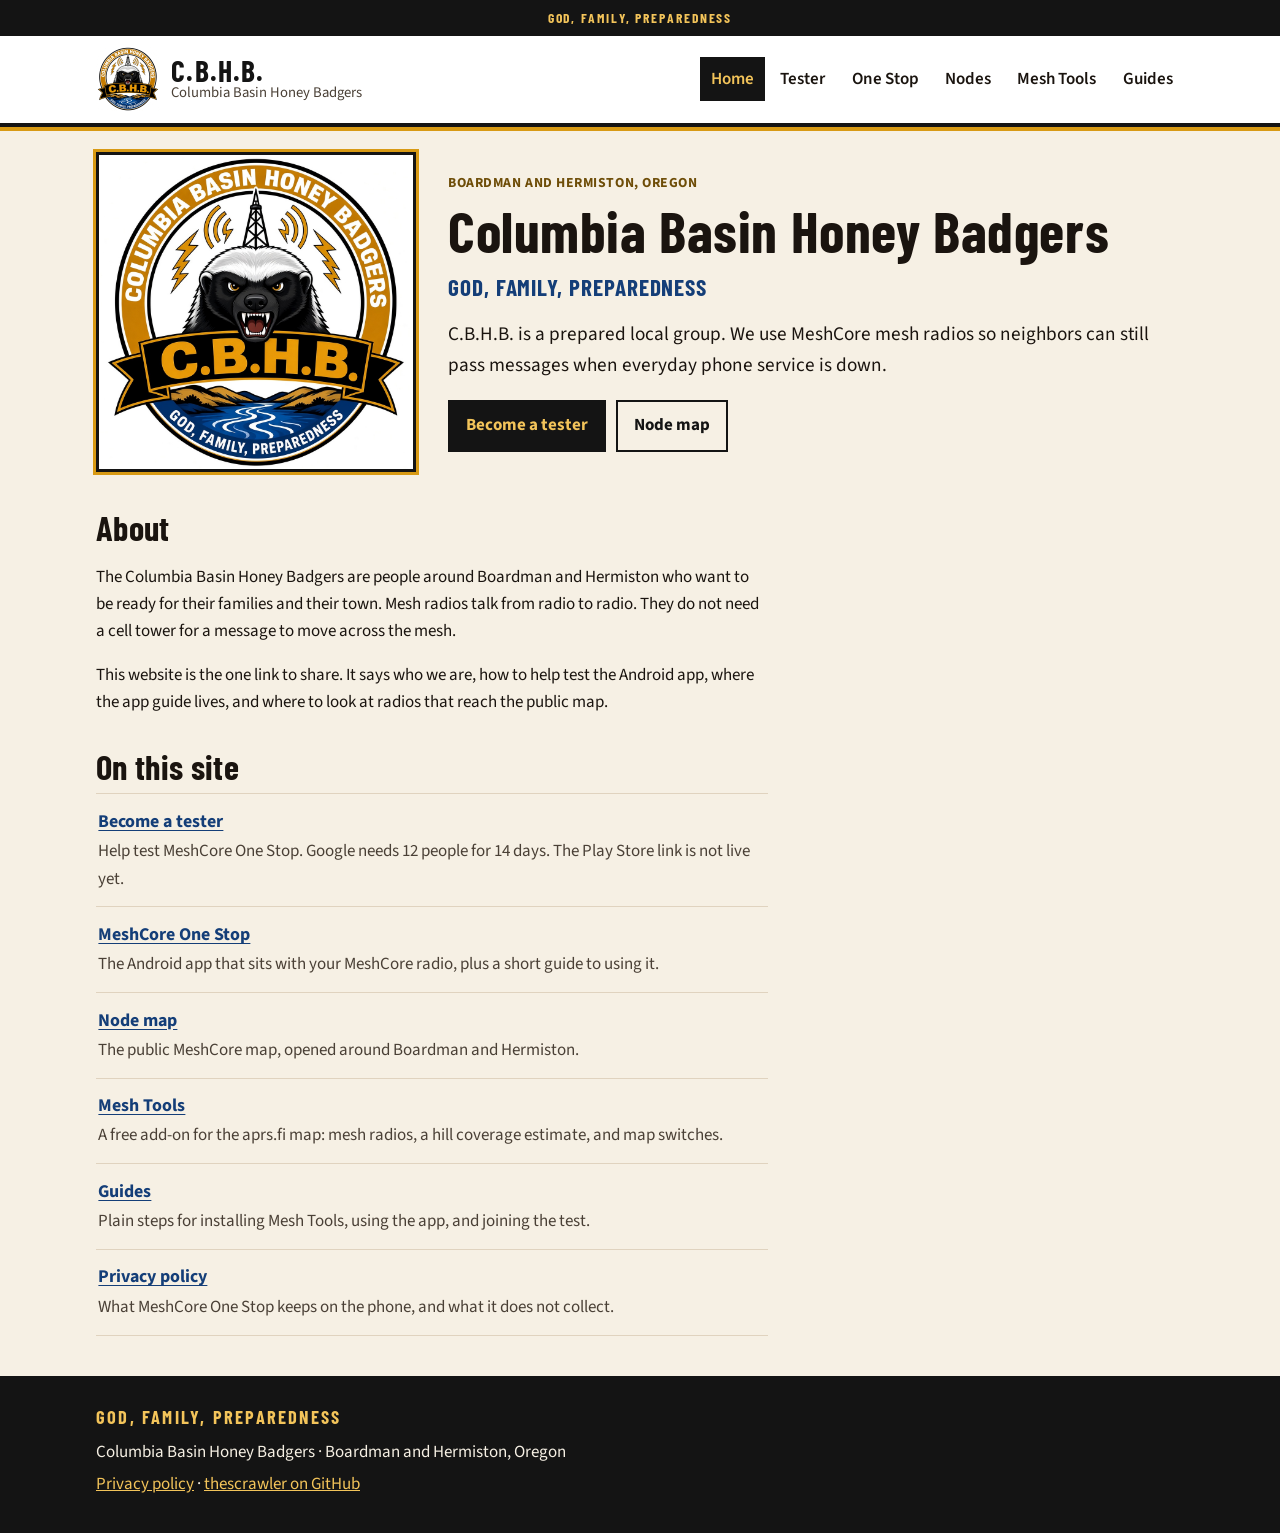
==== index.html @ 163ae531 "Add the Columbia Basin Honey Badgers public site. Co-authored-by: Joey Powell <thescrawler@gmail.com" ====
<!DOCTYPE html>
<html lang="en">
<head>
  <meta charset="utf-8">
  <meta name="viewport" content="width=device-width, initial-scale=1">
  <title>Columbia Basin Honey Badgers (C.B.H.B.)</title>
  <meta name="description" content="C.B.H.B., the Columbia Basin Honey Badgers, is a prepared local group around Boardman and Hermiston, Oregon. We use MeshCore mesh radios.">
  <meta name="theme-color" content="#141414">
  <link rel="icon" href="assets/favicon-32.png" type="image/png" sizes="32x32">
  <link rel="apple-touch-icon" href="assets/apple-touch-icon.png">
  <link rel="stylesheet" href="css/site.css">
</head>
<body>
  <a class="skip" href="#content">Skip to content</a>
  <header class="site-header">
    <p class="motto-bar">God, Family, Preparedness</p>
    <div class="wrap header-row">
      <a class="brand" href="index.html">
        <img src="assets/cbhb-logo.jpg" width="64" height="64" alt="">
        <span class="brand-text">
          <span class="brand-name">C.B.H.B.</span>
          <span class="brand-full">Columbia Basin Honey Badgers</span>
        </span>
      </a>
      <nav class="nav" aria-label="Pages">
        <a href="index.html" aria-current="page">Home</a>
        <a href="become-a-tester.html">Tester</a>
        <a href="meshcore-one-stop.html">One Stop</a>
        <a href="nodes.html">Nodes</a>
        <a href="mesh-tools.html">Mesh Tools</a>
        <a href="guides/index.html">Guides</a>
      </nav>
    </div>
  </header>

  <main id="content" class="wrap">
    <section class="hero">
      <div class="logo-plate">
        <img src="assets/cbhb-logo.jpg" width="1024" height="1024" alt="Official Columbia Basin Honey Badgers seal. A honey badger in front of a radio tower, ringed by the words Columbia Basin Honey Badgers and God, Family, Preparedness.">
      </div>
      <div>
        <p class="eyebrow">Boardman and Hermiston, Oregon</p>
        <h1>Columbia Basin Honey Badgers</h1>
        <p class="motto-line">God, Family, Preparedness</p>
        <p class="lede">C.B.H.B. is a prepared local group. We use MeshCore mesh radios so neighbors can still pass messages when everyday phone service is down.</p>
        <div class="actions">
          <a class="btn" href="become-a-tester.html">Become a tester</a>
          <a class="btn secondary" href="nodes.html">Node map</a>
        </div>
      </div>
    </section>

    <article class="prose">
      <h2>About</h2>
      <p>The Columbia Basin Honey Badgers are people around Boardman and Hermiston who want to be ready for their families and their town. Mesh radios talk from radio to radio. They do not need a cell tower for a message to move across the mesh.</p>
      <p>This website is the one link to share. It says who we are, how to help test the Android app, where the app guide lives, and where to look at radios that reach the public map.</p>

      <h2>On this site</h2>
    </article>
    <ul class="pagelist">
      <li><a href="become-a-tester.html"><strong>Become a tester</strong><span>Help test MeshCore One Stop. Google needs 12 people for 14 days. The Play Store link is not live yet.</span></a></li>
      <li><a href="meshcore-one-stop.html"><strong>MeshCore One Stop</strong><span>The Android app that sits with your MeshCore radio, plus a short guide to using it.</span></a></li>
      <li><a href="nodes.html"><strong>Node map</strong><span>The public MeshCore map, opened around Boardman and Hermiston.</span></a></li>
      <li><a href="mesh-tools.html"><strong>Mesh Tools</strong><span>A free add-on for the aprs.fi map: mesh radios, a hill coverage estimate, and map switches.</span></a></li>
      <li><a href="guides/index.html"><strong>Guides</strong><span>Plain steps for installing Mesh Tools, using the app, and joining the test.</span></a></li>
      <li><a href="privacy.html"><strong>Privacy policy</strong><span>What MeshCore One Stop keeps on the phone, and what it does not collect.</span></a></li>
    </ul>
  </main>

  <footer class="site-footer">
    <div class="wrap">
      <p class="footer-motto">God, Family, Preparedness</p>
      <p>Columbia Basin Honey Badgers · Boardman and Hermiston, Oregon</p>
      <p><a href="privacy.html">Privacy policy</a> · <a href="https://github.com/thescrawler">thescrawler on GitHub</a></p>
    </div>
  </footer>
</body>
</html>
---- css/site.css ----
/* C.B.H.B. public site. Fonts: Barlow Condensed and Source Sans 3, SIL OFL. */

@font-face {
  font-family: "Barlow Condensed";
  font-style: normal;
  font-weight: 600;
  font-display: swap;
  src: url("../fonts/barlow-condensed-600.woff2") format("woff2");
}

@font-face {
  font-family: "Barlow Condensed";
  font-style: normal;
  font-weight: 700;
  font-display: swap;
  src: url("../fonts/barlow-condensed-700.woff2") format("woff2");
}

@font-face {
  font-family: "Source Sans 3";
  font-style: normal;
  font-weight: 400;
  font-display: swap;
  src: url("../fonts/source-sans-3-400.woff2") format("woff2");
}

@font-face {
  font-family: "Source Sans 3";
  font-style: normal;
  font-weight: 600;
  font-display: swap;
  src: url("../fonts/source-sans-3-600.woff2") format("woff2");
}

@font-face {
  font-family: "Source Sans 3";
  font-style: normal;
  font-weight: 700;
  font-display: swap;
  src: url("../fonts/source-sans-3-700.woff2") format("woff2");
}

:root {
  --ink: #1a140f;
  --muted: #4a4036;
  --paper: #f6f0e4;
  --paper-2: #fffdf8;
  --line: #e0d3bf;
  --gold: #d89a14;
  --gold-ink: #f3c45a;
  --gold-deep: #6e4d08;
  --black: #141414;
  --blue: #143e78;
  --river: #1d5aa6;
  --display: "Barlow Condensed", "Arial Narrow", "Segoe UI", sans-serif;
  --sans: "Source Sans 3", "Segoe UI", sans-serif;
}

*,
*::before,
*::after {
  box-sizing: border-box;
}

html {
  scroll-behavior: smooth;
}

body {
  margin: 0;
  background: var(--paper);
  color: var(--ink);
  font-family: var(--sans);
  font-size: 1.0625rem;
  line-height: 1.6;
}

img {
  max-width: 100%;
  height: auto;
}

a {
  color: var(--blue);
}

a:hover {
  color: var(--river);
}

:focus-visible {
  outline: 3px solid var(--blue);
  outline-offset: 2px;
}

.skip {
  position: absolute;
  left: 0.75rem;
  top: 0.5rem;
  background: #fff;
  color: var(--ink);
  padding: 0.4rem 0.7rem;
  z-index: 10;
  transform: translateY(-150%);
}

.skip:focus {
  transform: none;
}

.wrap {
  width: min(68rem, calc(100% - 2rem));
  margin-inline: auto;
}

.motto-bar {
  margin: 0;
  background: var(--black);
  color: var(--gold-ink);
  text-align: center;
  font-family: var(--display);
  font-weight: 700;
  letter-spacing: 0.14em;
  text-transform: uppercase;
  font-size: 0.85rem;
  padding: 0.45rem 0.75rem;
}

.site-header {
  background: #fff;
  border-bottom: 4px solid var(--black);
  box-shadow: 0 4px 0 var(--gold);
  position: sticky;
  top: 0;
  z-index: 5;
}

.header-row {
  display: flex;
  flex-wrap: wrap;
  align-items: center;
  justify-content: space-between;
  gap: 0.75rem 1.25rem;
  padding: 0.7rem 0;
}

.brand {
  display: flex;
  align-items: center;
  gap: 0.7rem;
  color: inherit;
  text-decoration: none;
  min-height: 44px;
}

.brand img {
  width: 64px;
  height: 64px;
  background: #fff;
  flex: none;
}

.brand-name {
  display: block;
  font-family: var(--display);
  font-weight: 700;
  font-size: 1.85rem;
  letter-spacing: 0.04em;
  line-height: 0.9;
  color: var(--black);
}

.brand-full {
  display: block;
  font-size: 0.92rem;
  color: var(--muted);
  line-height: 1.2;
}

.nav {
  display: flex;
  flex-wrap: wrap;
  gap: 0.25rem;
}

.nav a {
  color: var(--ink);
  text-decoration: none;
  font-weight: 600;
  padding: 0.5rem 0.7rem;
  min-height: 44px;
  display: inline-flex;
  align-items: center;
}

.nav a:hover {
  background: #f6f0e4;
  color: var(--ink);
}

.nav a[aria-current="page"] {
  background: var(--black);
  color: var(--gold-ink);
}

main {
  padding-bottom: 2.5rem;
}

.hero {
  display: grid;
  grid-template-columns: minmax(12rem, 20rem) 1fr;
  gap: 1.25rem 2rem;
  align-items: center;
  padding: 1.6rem 0 0.4rem;
}

.logo-plate {
  background: #fff;
  border: 3px solid var(--black);
  box-shadow: 0 0 0 3px var(--gold);
  width: min(20rem, 100%);
}

.logo-plate img {
  display: block;
  width: 100%;
  height: auto;
}

h1,
h2,
h3 {
  font-family: var(--display);
  font-weight: 700;
  line-height: 1.05;
  letter-spacing: 0.01em;
  margin: 0 0 0.55rem;
  scroll-margin-top: 11rem;
}

h1 {
  font-size: clamp(2.4rem, 6vw, 3.6rem);
}

h2 {
  font-size: clamp(1.7rem, 3vw, 2.15rem);
  margin-top: 2rem;
}

h3 {
  font-size: 1.45rem;
  margin-top: 1.4rem;
}

.eyebrow {
  margin: 0 0 0.35rem;
  color: var(--gold-deep);
  font-weight: 700;
  letter-spacing: 0.04em;
  text-transform: uppercase;
  font-size: 0.86rem;
}

.motto-line {
  margin: 0.2rem 0 0.8rem;
  font-family: var(--display);
  font-weight: 700;
  font-size: 1.45rem;
  letter-spacing: 0.04em;
  text-transform: uppercase;
  color: var(--blue);
}

.lede {
  font-size: 1.2rem;
  margin-top: 0;
}

.prose {
  max-width: 42rem;
}

.actions {
  display: flex;
  flex-wrap: wrap;
  gap: 0.65rem;
  margin-top: 1.1rem;
}

.btn {
  display: inline-flex;
  align-items: center;
  justify-content: center;
  min-height: 48px;
  padding: 0.65rem 1rem;
  background: var(--black);
  color: var(--gold-ink);
  text-decoration: none;
  font-weight: 700;
  border: 2px solid var(--black);
}

.btn:hover {
  background: var(--gold);
  color: var(--black);
  border-color: var(--black);
}

.btn.secondary {
  background: transparent;
  color: var(--black);
}

.btn.secondary:hover {
  background: var(--black);
  color: var(--gold-ink);
}

.pagelist {
  list-style: none;
  padding: 0;
  margin: 0.5rem 0 0;
  border-top: 1px solid var(--line);
  max-width: 42rem;
}

.pagelist a {
  display: flex;
  flex-direction: column;
  gap: 0.1rem;
  padding: 0.85rem 0.15rem;
  text-decoration: none;
  color: inherit;
  border-bottom: 1px solid var(--line);
}

.pagelist a strong {
  color: var(--blue);
  text-decoration: underline;
  text-underline-offset: 0.15em;
  font-size: 1.12rem;
}

.pagelist a span {
  color: var(--muted);
}

.pagelist a:hover {
  background: rgba(255, 255, 255, 0.55);
}

.note,
.link-slot,
.card {
  background: var(--paper-2);
  border: 1px solid var(--line);
  padding: 1rem 1.05rem;
  margin: 1rem 0;
}

.note {
  border-left: 5px solid var(--gold);
}

.note strong.lead-in {
  display: block;
  font-family: var(--display);
  font-size: 1.25rem;
  letter-spacing: 0.02em;
}

.link-slot {
  border: 3px dashed var(--gold-deep);
  background: #fffdf6;
}

.link-slot h2 {
  margin-top: 0;
}

.kicker {
  margin: 0;
  font-family: var(--display);
  font-weight: 700;
  letter-spacing: 0.12em;
  text-transform: uppercase;
  color: var(--gold-deep);
  font-size: 1rem;
}

.slot {
  margin: 0.7rem 0;
  background: #f3efe4;
  border: 1px solid #d9cdb8;
  min-height: 3.2rem;
  display: flex;
  align-items: center;
  padding: 0.75rem 0.9rem;
  font-family: ui-monospace, "Cascadia Code", monospace;
  color: #6b5e50;
  font-size: 1.05rem;
}

.facts {
  display: grid;
  grid-template-columns: repeat(auto-fit, minmax(11rem, 1fr));
  gap: 0.6rem;
  margin: 1rem 0;
  padding: 0;
  max-width: 42rem;
}

.facts div {
  background: #fff;
  border: 1px solid var(--line);
  padding: 0.7rem 0.85rem;
}

.facts dt {
  font-size: 0.78rem;
  letter-spacing: 0.06em;
  text-transform: uppercase;
  color: var(--muted);
  font-weight: 700;
}

.facts dd {
  margin: 0.15rem 0 0;
  font-weight: 700;
  overflow-wrap: anywhere;
}

.jump {
  display: flex;
  flex-wrap: wrap;
  gap: 0.4rem 0.9rem;
  padding: 0;
  margin: 0.4rem 0 0;
  list-style: none;
}

.jump a {
  font-weight: 600;
}

ol.steps,
ul.plain {
  padding-left: 1.2rem;
}

ol.steps li,
ul.plain li {
  margin: 0.35rem 0;
}

.url-box {
  display: flex;
  flex-wrap: wrap;
  gap: 0.6rem;
  align-items: center;
  background: #fff;
  border: 1px solid var(--line);
  padding: 0.75rem;
  margin: 0.8rem 0;
}

.url-box a,
.url-box code {
  flex: 1 1 16rem;
  overflow-wrap: anywhere;
  font-family: ui-monospace, "Cascadia Code", monospace;
  font-size: 0.92rem;
}

.url-box button {
  min-height: 44px;
  padding: 0.45rem 0.8rem;
  background: var(--black);
  color: var(--gold-ink);
  border: 2px solid var(--black);
  font: inherit;
  font-weight: 700;
  cursor: pointer;
}

.url-box button:hover {
  background: var(--gold);
  color: var(--black);
}

.table-wrap {
  overflow-x: auto;
  margin: 0.8rem 0 1rem;
  background: #fff;
  border: 1px solid var(--line);
}

table {
  border-collapse: collapse;
  width: 100%;
  min-width: 32rem;
  font-size: 1rem;
}

th,
td {
  text-align: left;
  padding: 0.6rem 0.75rem;
  border-bottom: 1px solid var(--line);
  vertical-align: top;
}

th {
  font-family: var(--display);
  font-size: 1.05rem;
  letter-spacing: 0.03em;
  background: #fff;
}

.map-frame {
  margin-top: 1rem;
  background: #ddd;
  border: 3px solid var(--black);
  box-shadow: 0 0 0 3px var(--gold);
  height: min(72vh, 42rem);
  min-height: 22rem;
}

.map-frame iframe {
  width: 100%;
  height: 100%;
  border: 0;
  display: block;
  background: #e7e2d8;
}

.shot {
  width: min(20rem, 100%);
  max-height: 36rem;
  overflow: auto;
  background: #fff;
  border: 1px solid var(--line);
  margin: 0.8rem 0;
}

.shot img {
  display: block;
  width: 100%;
  height: auto;
}

.guide-list {
  list-style: none;
  padding: 0;
  margin: 0;
}

.guide-list li {
  margin: 0 0 0.8rem;
}

.guide-list a {
  display: block;
  background: #fff;
  border: 1px solid var(--line);
  border-left: 5px solid var(--blue);
  padding: 0.9rem 1rem;
  text-decoration: none;
  color: inherit;
}

.guide-list a strong {
  display: block;
  color: var(--blue);
  text-decoration: underline;
  text-underline-offset: 0.15em;
  font-size: 1.2rem;
}

.guide-list a span {
  display: block;
  margin-top: 0.2rem;
  color: var(--muted);
}

.site-footer {
  background: var(--black);
  color: #f6f0e4;
  padding: 1.4rem 0 1.8rem;
}

.site-footer a {
  color: var(--gold-ink);
}

.site-footer p {
  margin: 0.35rem 0;
}

.footer-motto {
  font-family: var(--display);
  font-weight: 700;
  letter-spacing: 0.12em;
  text-transform: uppercase;
  color: var(--gold-ink);
  font-size: 1.15rem;
}

.credit {
  color: var(--muted);
  font-size: 0.95rem;
}

@media (max-width: 760px) {
  .site-header {
    position: static;
  }

  h1,
  h2,
  h3 {
    scroll-margin-top: 1rem;
  }

  .hero {
    grid-template-columns: 1fr;
    justify-items: center;
    text-align: center;
  }

  .hero .actions {
    justify-content: center;
  }

  .logo-plate {
    width: min(16rem, 78vw);
  }

  .motto-bar {
    letter-spacing: 0.08em;
  }
}

@media (max-width: 380px) {
  .brand-full {
    max-width: 11rem;
  }

  .motto-bar {
    letter-spacing: 0.04em;
    font-size: 0.75rem;
  }
}

@media print {
  .site-header,
  .skip,
  .actions,
  .url-box button,
  .nav {
    display: none;
  }

  body {
    background: #fff;
    color: #000;
  }

  .site-footer {
    background: #fff;
    color: #000;
  }

  .site-footer a {
    color: #000;
  }

  a {
    text-decoration: underline;
  }

  .map-frame {
    display: none;
  }
}
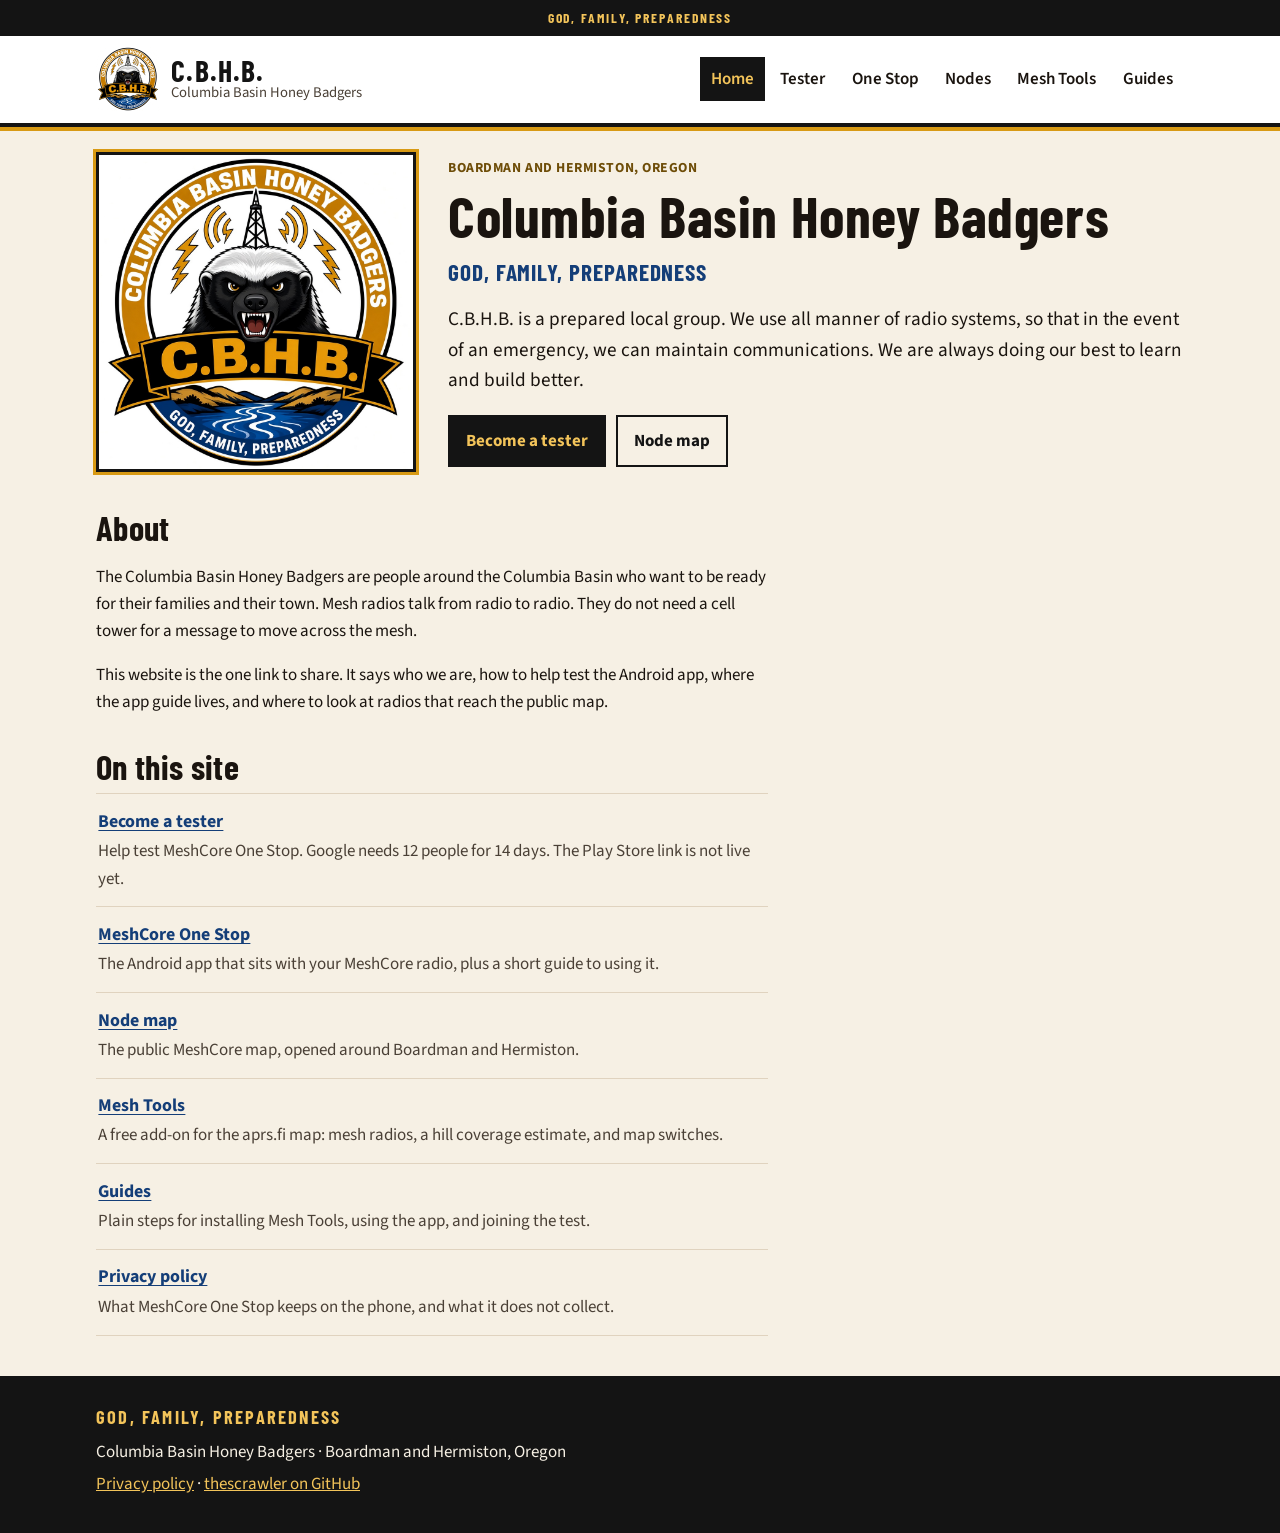
==== commit 24882007: "Apply website change orders CO-1, CO-3, CO-4, and CO-5. Update the home page, One Stop guide, and pr" ====
--- a/index.html
+++ b/index.html
@@ -42,7 +42,7 @@
         <p class="eyebrow">Boardman and Hermiston, Oregon</p>
         <h1>Columbia Basin Honey Badgers</h1>
         <p class="motto-line">God, Family, Preparedness</p>
-        <p class="lede">C.B.H.B. is a prepared local group. We use MeshCore mesh radios so neighbors can still pass messages when everyday phone service is down.</p>
+        <p class="lede">C.B.H.B. is a prepared local group. We use all manner of radio systems, so that in the event of an emergency, we can maintain communications. We are always doing our best to learn and build better.</p>
         <div class="actions">
           <a class="btn" href="become-a-tester.html">Become a tester</a>
           <a class="btn secondary" href="nodes.html">Node map</a>
@@ -52,7 +52,7 @@
 
     <article class="prose">
       <h2>About</h2>
-      <p>The Columbia Basin Honey Badgers are people around Boardman and Hermiston who want to be ready for their families and their town. Mesh radios talk from radio to radio. They do not need a cell tower for a message to move across the mesh.</p>
+      <p>The Columbia Basin Honey Badgers are people around the Columbia Basin who want to be ready for their families and their town. Mesh radios talk from radio to radio. They do not need a cell tower for a message to move across the mesh.</p>
       <p>This website is the one link to share. It says who we are, how to help test the Android app, where the app guide lives, and where to look at radios that reach the public map.</p>
 
       <h2>On this site</h2>
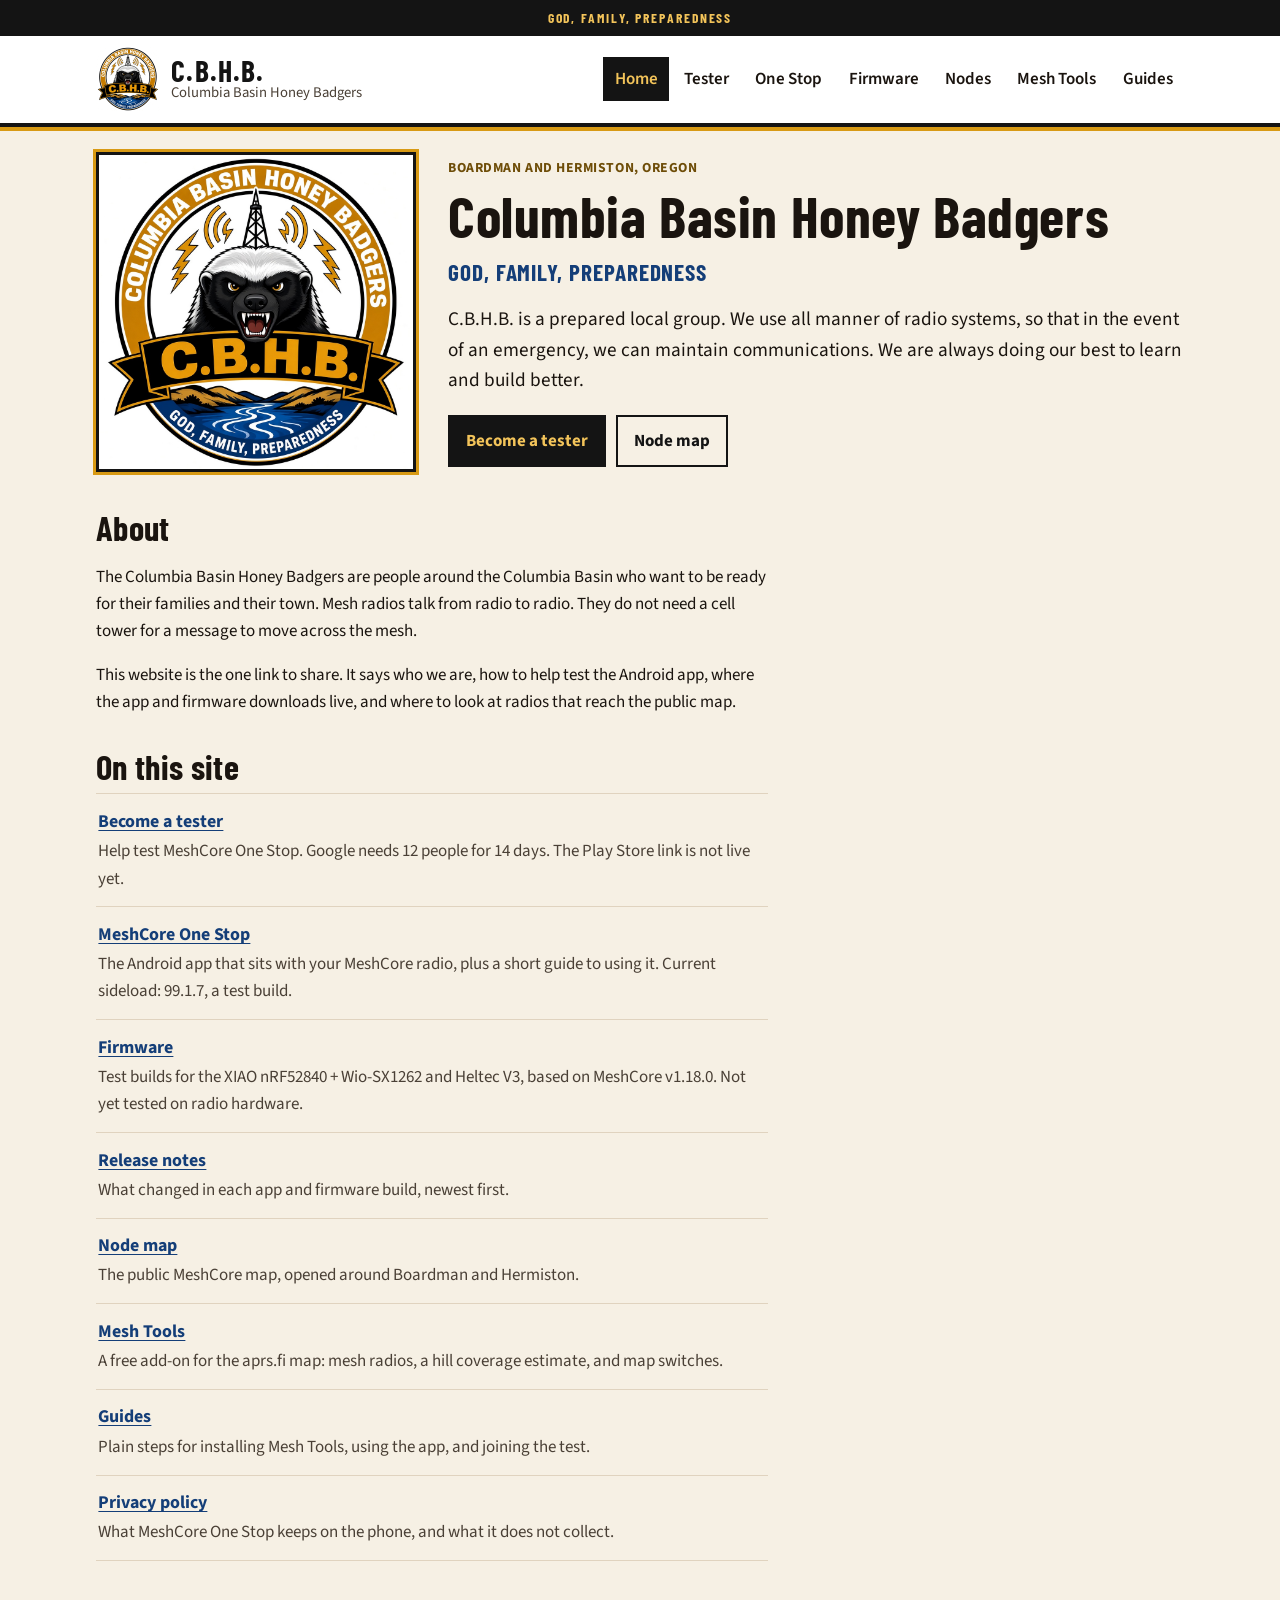
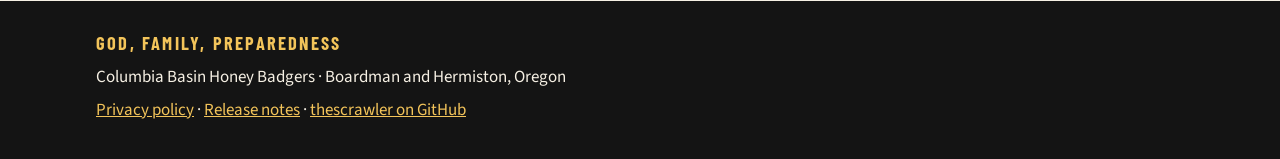
==== commit 8b471ea8: "Host One Stop 99.1.7 and jp.wdt2/jp.crep1 test firmware. Replace the 99.1.6 APK with 99.1.7, add XIA" ====
--- a/index.html
+++ b/index.html
@@ -26,6 +26,7 @@
         <a href="index.html" aria-current="page">Home</a>
         <a href="become-a-tester.html">Tester</a>
         <a href="meshcore-one-stop.html">One Stop</a>
+        <a href="firmware.html">Firmware</a>
         <a href="nodes.html">Nodes</a>
         <a href="mesh-tools.html">Mesh Tools</a>
         <a href="guides/index.html">Guides</a>
@@ -53,13 +54,15 @@
     <article class="prose">
       <h2>About</h2>
       <p>The Columbia Basin Honey Badgers are people around the Columbia Basin who want to be ready for their families and their town. Mesh radios talk from radio to radio. They do not need a cell tower for a message to move across the mesh.</p>
-      <p>This website is the one link to share. It says who we are, how to help test the Android app, where the app guide lives, and where to look at radios that reach the public map.</p>
+      <p>This website is the one link to share. It says who we are, how to help test the Android app, where the app and firmware downloads live, and where to look at radios that reach the public map.</p>
 
       <h2>On this site</h2>
     </article>
     <ul class="pagelist">
       <li><a href="become-a-tester.html"><strong>Become a tester</strong><span>Help test MeshCore One Stop. Google needs 12 people for 14 days. The Play Store link is not live yet.</span></a></li>
-      <li><a href="meshcore-one-stop.html"><strong>MeshCore One Stop</strong><span>The Android app that sits with your MeshCore radio, plus a short guide to using it.</span></a></li>
+      <li><a href="meshcore-one-stop.html"><strong>MeshCore One Stop</strong><span>The Android app that sits with your MeshCore radio, plus a short guide to using it. Current sideload: 99.1.7, a test build.</span></a></li>
+      <li><a href="firmware.html"><strong>Firmware</strong><span>Test builds for the XIAO nRF52840 + Wio-SX1262 and Heltec V3, based on MeshCore v1.18.0. Not yet tested on radio hardware.</span></a></li>
+      <li><a href="release-notes.html"><strong>Release notes</strong><span>What changed in each app and firmware build, newest first.</span></a></li>
       <li><a href="nodes.html"><strong>Node map</strong><span>The public MeshCore map, opened around Boardman and Hermiston.</span></a></li>
       <li><a href="mesh-tools.html"><strong>Mesh Tools</strong><span>A free add-on for the aprs.fi map: mesh radios, a hill coverage estimate, and map switches.</span></a></li>
       <li><a href="guides/index.html"><strong>Guides</strong><span>Plain steps for installing Mesh Tools, using the app, and joining the test.</span></a></li>
@@ -71,7 +74,7 @@
     <div class="wrap">
       <p class="footer-motto">God, Family, Preparedness</p>
       <p>Columbia Basin Honey Badgers · Boardman and Hermiston, Oregon</p>
-      <p><a href="privacy.html">Privacy policy</a> · <a href="https://github.com/thescrawler">thescrawler on GitHub</a></p>
+      <p><a href="privacy.html">Privacy policy</a> · <a href="release-notes.html">Release notes</a> · <a href="https://github.com/thescrawler">thescrawler on GitHub</a></p>
     </div>
   </footer>
 </body>
--- a/css/site.css
+++ b/css/site.css
@@ -684,3 +684,42 @@
     display: none;
   }
 }
+
+pre.commands {
+  background: #fff;
+  border: 1px solid var(--line);
+  padding: 0.75rem 1rem;
+  overflow-x: auto;
+  font-family: ui-monospace, "Cascadia Code", monospace;
+  font-size: 0.95rem;
+  line-height: 1.45;
+  margin: 0.8rem 0 1rem;
+}
+
+code {
+  font-family: ui-monospace, "Cascadia Code", monospace;
+  font-size: 0.95em;
+}
+
+.release {
+  background: #fff;
+  border: 1px solid var(--line);
+  padding: 1rem 1.05rem 0.25rem;
+  margin: 1.2rem 0;
+}
+
+.release h2 {
+  margin-top: 0;
+}
+
+.release .meta {
+  color: var(--muted);
+  margin: -0.15rem 0 0.8rem;
+}
+
+.sha {
+  font-family: ui-monospace, "Cascadia Code", monospace;
+  font-size: 0.9rem;
+  overflow-wrap: anywhere;
+  word-break: break-all;
+}
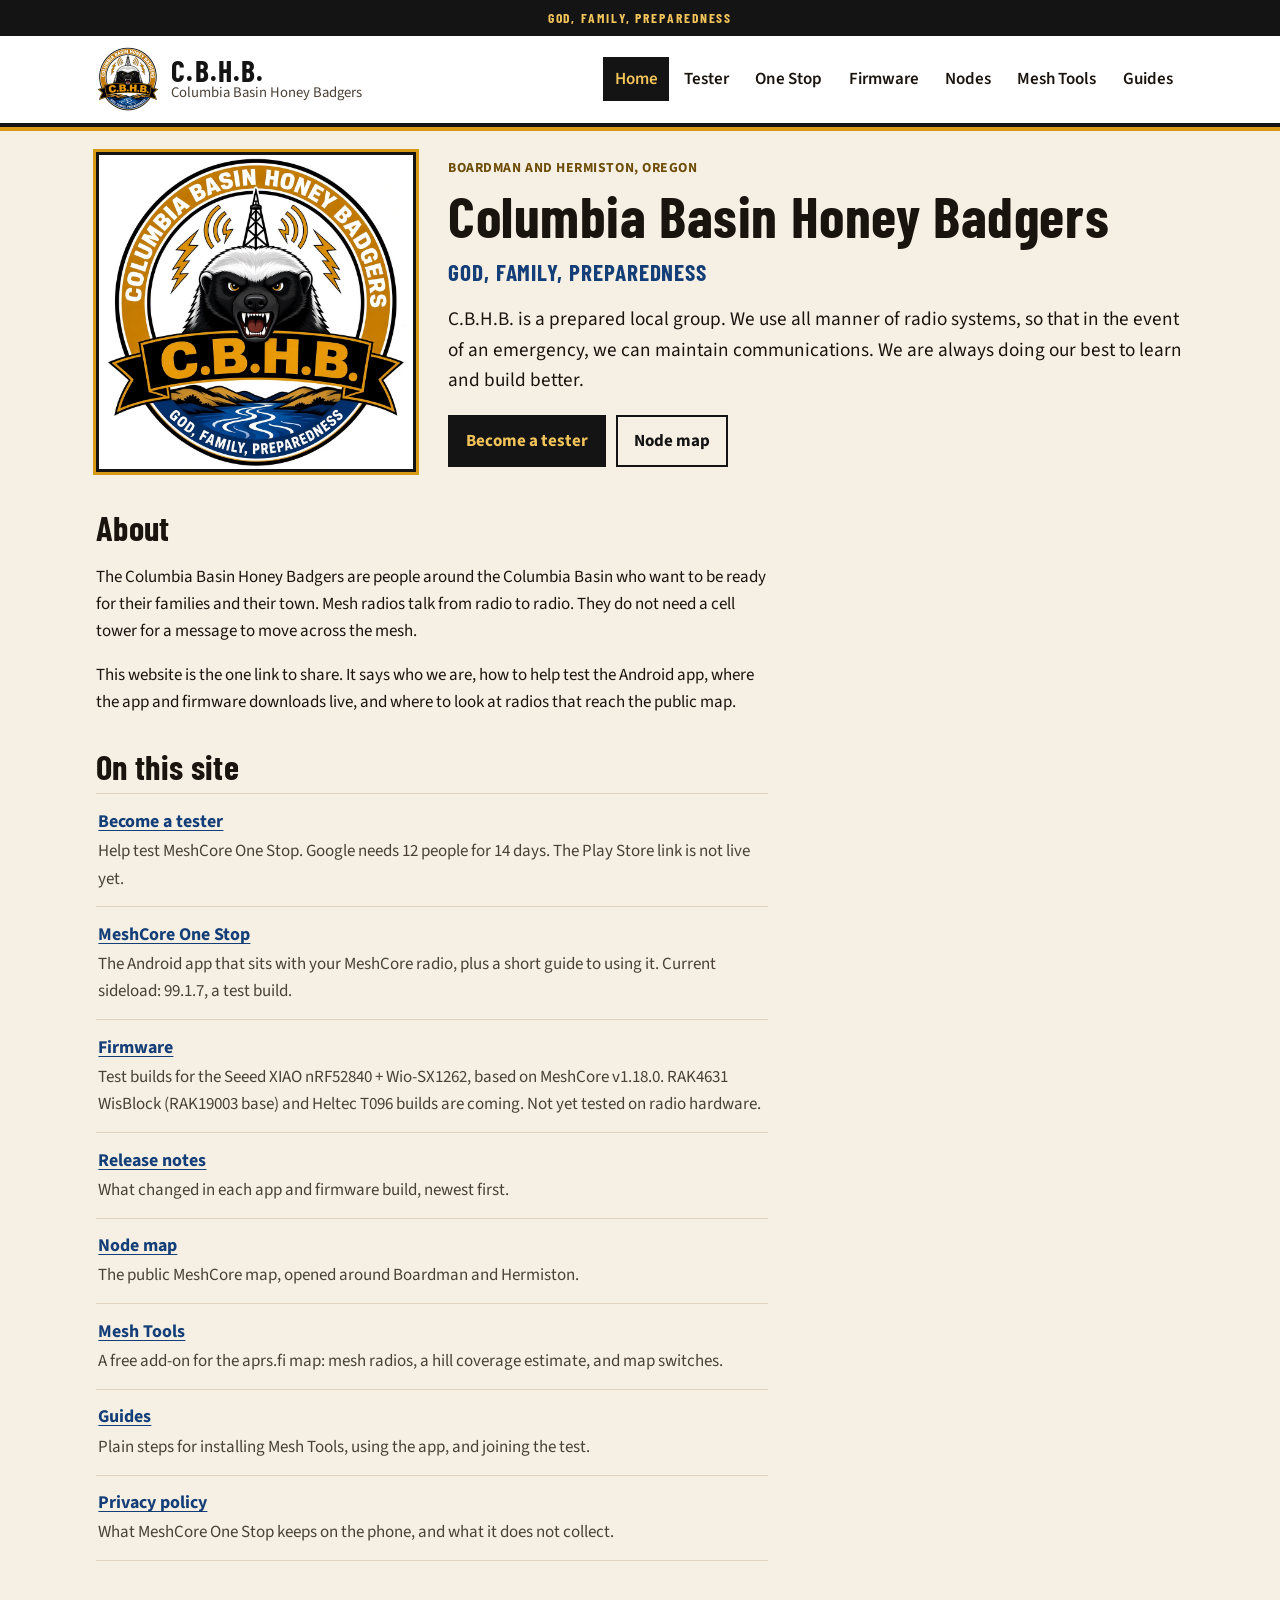
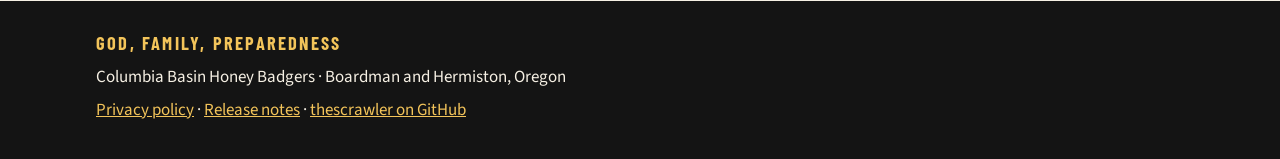
==== commit 74888b0e: "Remove Heltec V3 firmware and name every board exactly. Drop the Heltec LoRa32 V3 / ESP32 crep1 imag" ====
--- a/index.html
+++ b/index.html
@@ -61,7 +61,7 @@
     <ul class="pagelist">
       <li><a href="become-a-tester.html"><strong>Become a tester</strong><span>Help test MeshCore One Stop. Google needs 12 people for 14 days. The Play Store link is not live yet.</span></a></li>
       <li><a href="meshcore-one-stop.html"><strong>MeshCore One Stop</strong><span>The Android app that sits with your MeshCore radio, plus a short guide to using it. Current sideload: 99.1.7, a test build.</span></a></li>
-      <li><a href="firmware.html"><strong>Firmware</strong><span>Test builds for the XIAO nRF52840 + Wio-SX1262 and Heltec V3, based on MeshCore v1.18.0. Not yet tested on radio hardware.</span></a></li>
+      <li><a href="firmware.html"><strong>Firmware</strong><span>Test builds for the Seeed XIAO nRF52840 + Wio-SX1262, based on MeshCore v1.18.0. RAK4631 WisBlock (RAK19003 base) and Heltec T096 builds are coming. Not yet tested on radio hardware.</span></a></li>
       <li><a href="release-notes.html"><strong>Release notes</strong><span>What changed in each app and firmware build, newest first.</span></a></li>
       <li><a href="nodes.html"><strong>Node map</strong><span>The public MeshCore map, opened around Boardman and Hermiston.</span></a></li>
       <li><a href="mesh-tools.html"><strong>Mesh Tools</strong><span>A free add-on for the aprs.fi map: mesh radios, a hill coverage estimate, and map switches.</span></a></li>
--- a/css/site.css
+++ b/css/site.css
@@ -723,3 +723,23 @@
   overflow-wrap: anywhere;
   word-break: break-all;
 }
+
+figure.diagram {
+  margin: 1rem 0 1.2rem;
+  background: #fff;
+  border: 1px solid var(--line);
+  padding: 0.75rem;
+}
+
+figure.diagram svg,
+figure.diagram img {
+  display: block;
+  width: 100%;
+  height: auto;
+}
+
+figure.diagram figcaption {
+  margin-top: 0.6rem;
+  color: var(--muted);
+  font-size: 0.95rem;
+}
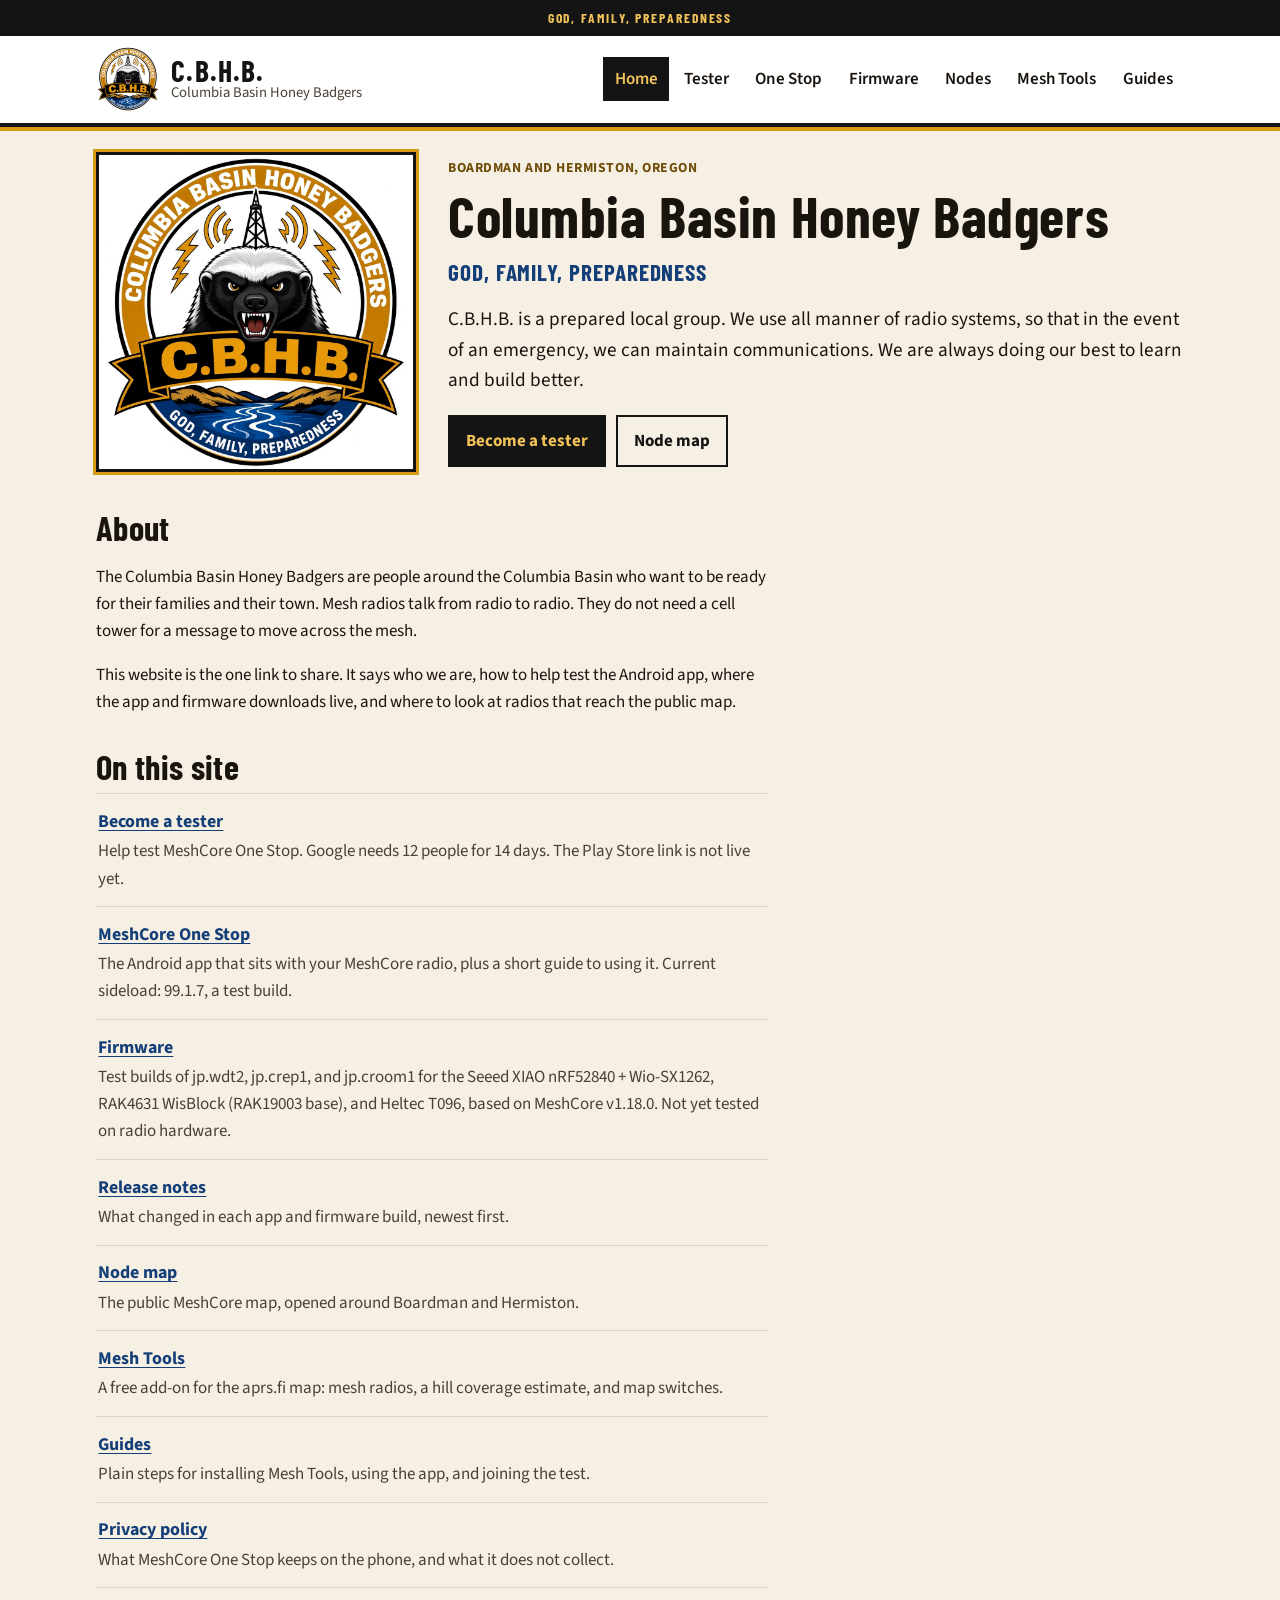
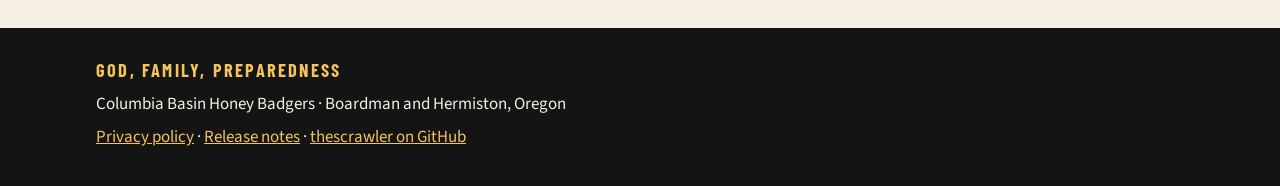
==== commit c98f6254: "Add RAK4631 and Heltec T096 test firmware and jp.croom1. Post board-specific UF2s for jp.wdt2, jp.cr" ====
--- a/index.html
+++ b/index.html
@@ -61,7 +61,7 @@
     <ul class="pagelist">
       <li><a href="become-a-tester.html"><strong>Become a tester</strong><span>Help test MeshCore One Stop. Google needs 12 people for 14 days. The Play Store link is not live yet.</span></a></li>
       <li><a href="meshcore-one-stop.html"><strong>MeshCore One Stop</strong><span>The Android app that sits with your MeshCore radio, plus a short guide to using it. Current sideload: 99.1.7, a test build.</span></a></li>
-      <li><a href="firmware.html"><strong>Firmware</strong><span>Test builds for the Seeed XIAO nRF52840 + Wio-SX1262, based on MeshCore v1.18.0. RAK4631 WisBlock (RAK19003 base) and Heltec T096 builds are coming. Not yet tested on radio hardware.</span></a></li>
+      <li><a href="firmware.html"><strong>Firmware</strong><span>Test builds of jp.wdt2, jp.crep1, and jp.croom1 for the Seeed XIAO nRF52840 + Wio-SX1262, RAK4631 WisBlock (RAK19003 base), and Heltec T096, based on MeshCore v1.18.0. Not yet tested on radio hardware.</span></a></li>
       <li><a href="release-notes.html"><strong>Release notes</strong><span>What changed in each app and firmware build, newest first.</span></a></li>
       <li><a href="nodes.html"><strong>Node map</strong><span>The public MeshCore map, opened around Boardman and Hermiston.</span></a></li>
       <li><a href="mesh-tools.html"><strong>Mesh Tools</strong><span>A free add-on for the aprs.fi map: mesh radios, a hill coverage estimate, and map switches.</span></a></li>
